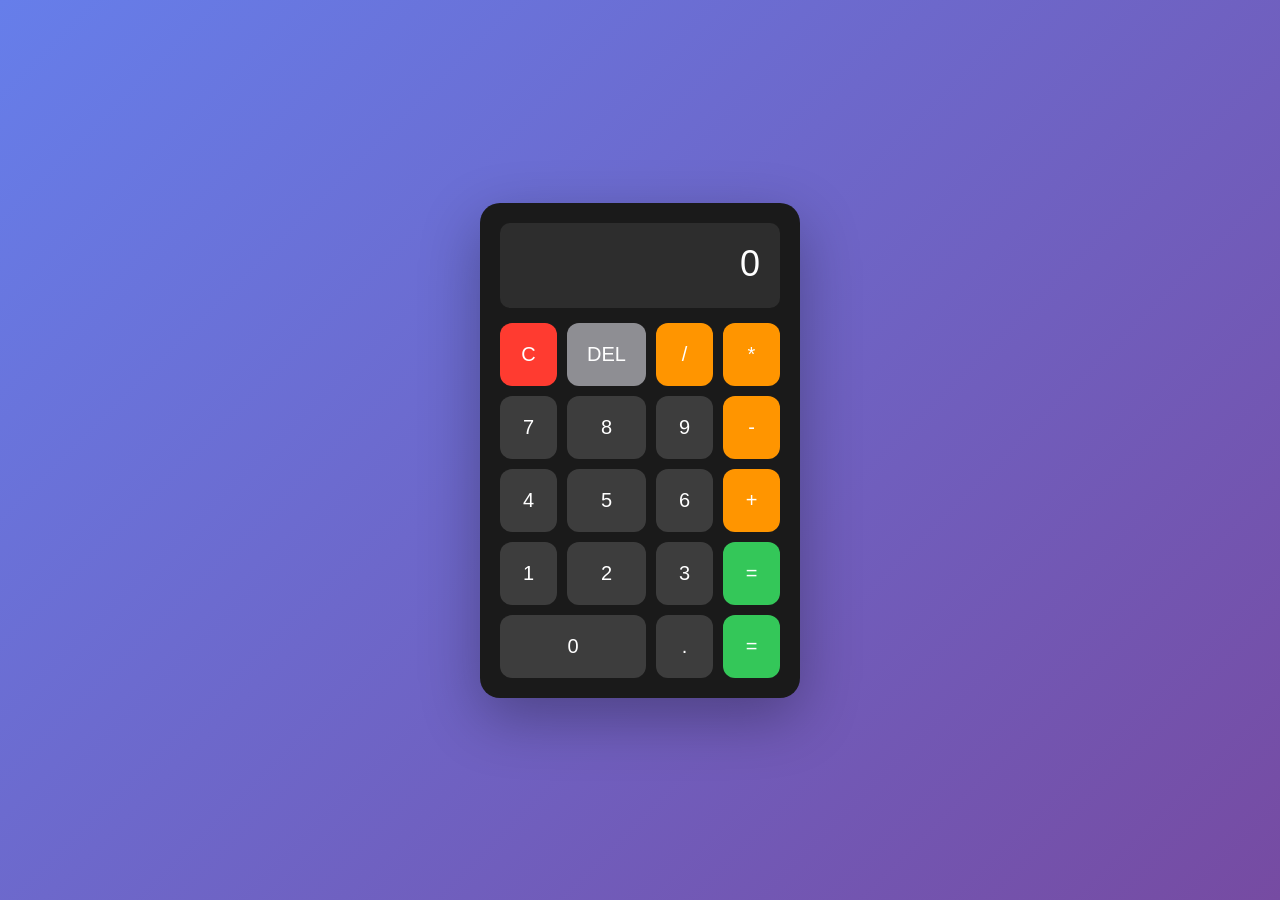
==== index.html @ 79b73c71 "Initial commit: Add calculator files" ====
<!DOCTYPE html>
<html lang="zh-CN">
<head>
    <meta charset="UTF-8">
    <meta name="viewport" content="width=device-width, initial-scale=1.0">
    <title>简易计算器</title>
    <link rel="stylesheet" href="style.css">
</head>
<body>
    <div class="calculator">
        <div class="display">
            <div id="display">0</div>
        </div>
        <div class="buttons">
            <button class="btn btn-clear" onclick="clearDisplay()">C</button>
            <button class="btn btn-delete" onclick="deleteChar()">DEL</button>
            <button class="btn btn-operator" onclick="appendOperator('/')">/</button>
            <button class="btn btn-operator" onclick="appendOperator('*')">*</button>
            
            <button class="btn btn-number" onclick="appendNumber('7')">7</button>
            <button class="btn btn-number" onclick="appendNumber('8')">8</button>
            <button class="btn btn-number" onclick="appendNumber('9')">9</button>
            <button class="btn btn-operator" onclick="appendOperator('-')">-</button>
            
            <button class="btn btn-number" onclick="appendNumber('4')">4</button>
            <button class="btn btn-number" onclick="appendNumber('5')">5</button>
            <button class="btn btn-number" onclick="appendNumber('6')">6</button>
            <button class="btn btn-operator" onclick="appendOperator('+')">+</button>
            
            <button class="btn btn-number" onclick="appendNumber('1')">1</button>
            <button class="btn btn-number" onclick="appendNumber('2')">2</button>
            <button class="btn btn-number" onclick="appendNumber('3')">3</button>
            <button class="btn btn-equals" onclick="calculate()">=</button>
            
            <button class="btn btn-number btn-zero" onclick="appendNumber('0')">0</button>
            <button class="btn btn-number" onclick="appendDecimal()">.</button>
            <button class="btn btn-equals" onclick="calculate()">=</button>
        </div>
    </div>
    <script src="script.js"></script>
</body>
</html>
---- style.css ----
* {
    margin: 0;
    padding: 0;
    box-sizing: border-box;
}

body {
    font-family: 'Segoe UI', Tahoma, Geneva, Verdana, sans-serif;
    background: linear-gradient(135deg, #667eea 0%, #764ba2 100%);
    min-height: 100vh;
    display: flex;
    justify-content: center;
    align-items: center;
}

.calculator {
    background: #1a1a1a;
    border-radius: 20px;
    padding: 20px;
    box-shadow: 0 20px 60px rgba(0, 0, 0, 0.3);
    width: 320px;
}

.display {
    background: #2d2d2d;
    border-radius: 10px;
    padding: 20px;
    margin-bottom: 15px;
    text-align: right;
}

#display {
    font-size: 36px;
    color: #ffffff;
    min-height: 45px;
    overflow: hidden;
    text-overflow: ellipsis;
}

.buttons {
    display: grid;
    grid-template-columns: repeat(4, 1fr);
    gap: 10px;
}

.btn {
    padding: 20px;
    font-size: 20px;
    border: none;
    border-radius: 12px;
    cursor: pointer;
    transition: all 0.2s ease;
}

.btn-number {
    background: #3d3d3d;
    color: #ffffff;
}

.btn-number:hover {
    background: #4d4d4d;
}

.btn-operator {
    background: #ff9500;
    color: #ffffff;
}

.btn-operator:hover {
    background: #ffa733;
}

.btn-clear {
    background: #ff3b30;
    color: #ffffff;
}

.btn-clear:hover {
    background: #ff5247;
}

.btn-delete {
    background: #8e8e93;
    color: #ffffff;
}

.btn-delete:hover {
    background: #a1a1aa;
}

.btn-equals {
    background: #34c759;
    color: #ffffff;
}

.btn-equals:hover {
    background: #30d158;
}

.btn-zero {
    grid-column: span 2;
}

.btn:active {
    transform: scale(0.95);
}
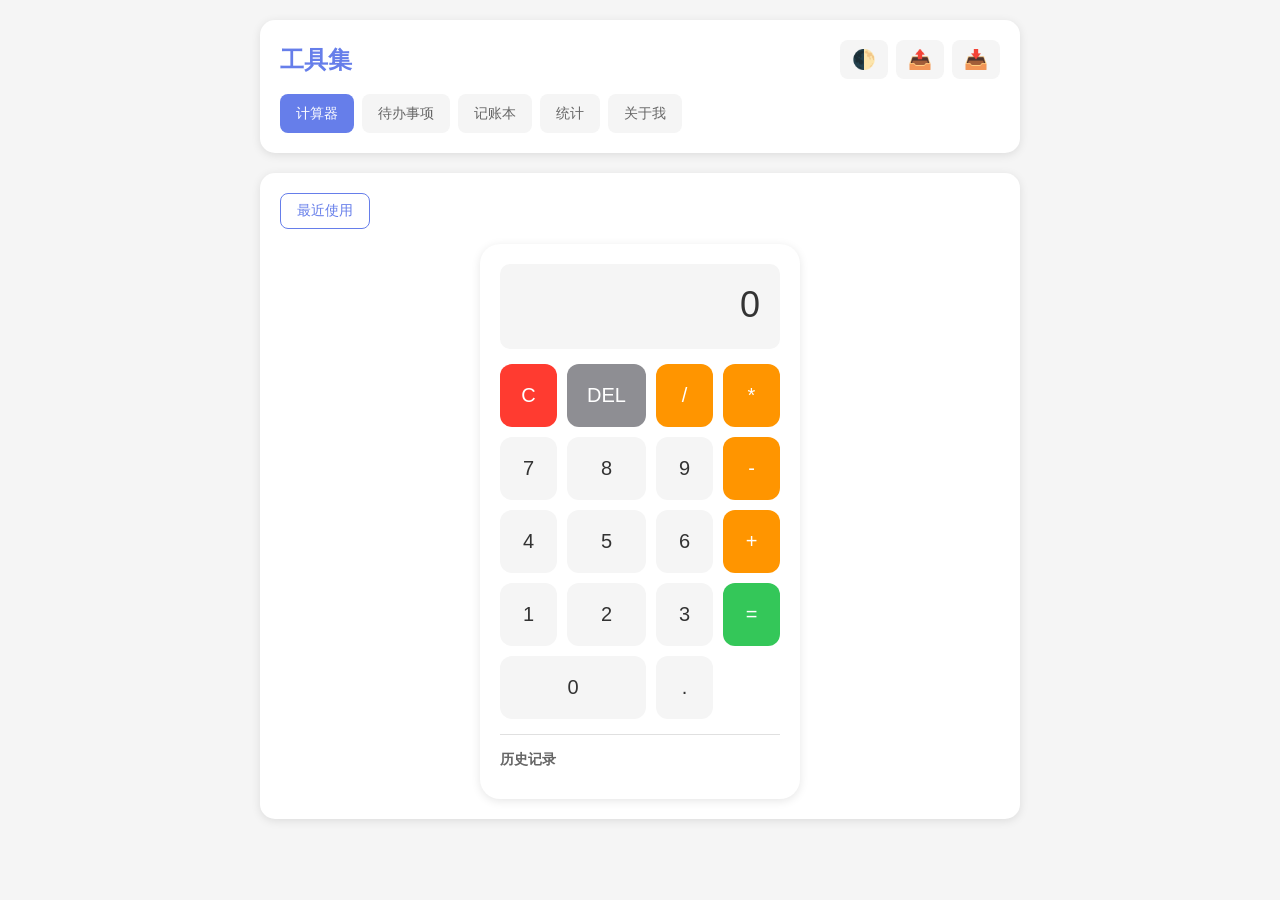
==== commit 0448123f: "feat: 完成多功能工具集开发" ====
--- a/index.html
+++ b/index.html
@@ -1,42 +1,232 @@
 <!DOCTYPE html>
-<html lang="zh-CN">
+<html lang="zh-CN" data-theme="light">
 <head>
     <meta charset="UTF-8">
     <meta name="viewport" content="width=device-width, initial-scale=1.0">
-    <title>简易计算器</title>
+    <title>多功能工具集</title>
     <link rel="stylesheet" href="style.css">
 </head>
 <body>
-    <div class="calculator">
-        <div class="display">
-            <div id="display">0</div>
-        </div>
-        <div class="buttons">
-            <button class="btn btn-clear" onclick="clearDisplay()">C</button>
-            <button class="btn btn-delete" onclick="deleteChar()">DEL</button>
-            <button class="btn btn-operator" onclick="appendOperator('/')">/</button>
-            <button class="btn btn-operator" onclick="appendOperator('*')">*</button>
-            
-            <button class="btn btn-number" onclick="appendNumber('7')">7</button>
-            <button class="btn btn-number" onclick="appendNumber('8')">8</button>
-            <button class="btn btn-number" onclick="appendNumber('9')">9</button>
-            <button class="btn btn-operator" onclick="appendOperator('-')">-</button>
-            
-            <button class="btn btn-number" onclick="appendNumber('4')">4</button>
-            <button class="btn btn-number" onclick="appendNumber('5')">5</button>
-            <button class="btn btn-number" onclick="appendNumber('6')">6</button>
-            <button class="btn btn-operator" onclick="appendOperator('+')">+</button>
-            
-            <button class="btn btn-number" onclick="appendNumber('1')">1</button>
-            <button class="btn btn-number" onclick="appendNumber('2')">2</button>
-            <button class="btn btn-number" onclick="appendNumber('3')">3</button>
-            <button class="btn btn-equals" onclick="calculate()">=</button>
-            
-            <button class="btn btn-number btn-zero" onclick="appendNumber('0')">0</button>
-            <button class="btn btn-number" onclick="appendDecimal()">.</button>
-            <button class="btn btn-equals" onclick="calculate()">=</button>
+    <div class="app-container">
+        <header class="app-header">
+            <h1 class="app-title">工具集</h1>
+            <nav class="nav-tabs">
+                <button class="nav-tab active" data-tab="calculator">计算器</button>
+                <button class="nav-tab" data-tab="todo">待办事项</button>
+                <button class="nav-tab" data-tab="accounts">记账本</button>
+                <button class="nav-tab" data-tab="stats">统计</button>
+                <button class="nav-tab" data-tab="about">关于我</button>
+            </nav>
+            <div class="header-actions">
+                <button class="action-btn" id="themeToggle" title="切换主题">🌓</button>
+                <button class="action-btn" id="exportBtn" title="导出数据">📤</button>
+                <button class="action-btn" id="importBtn" title="导入数据">📥</button>
+                <input type="file" id="importFile" accept=".json" style="display:none">
+            </div>
+        </header>
+
+        <main class="main-content">
+            <section class="tool-section active" id="calculator">
+                <div class="quick-actions">
+                    <button class="quick-btn" onclick="showRecent('calculator')">最近使用</button>
+                </div>
+                <div class="calculator">
+                    <div class="display">
+                        <div id="calc-display">0</div>
+                    </div>
+                    <div class="buttons">
+                        <button class="btn btn-clear" onclick="calcClear()">C</button>
+                        <button class="btn btn-delete" onclick="calcDelete()">DEL</button>
+                        <button class="btn btn-operator" onclick="calcAppendOp('/')">/</button>
+                        <button class="btn btn-operator" onclick="calcAppendOp('*')">*</button>
+                        <button class="btn btn-number" onclick="calcAppendNum('7')">7</button>
+                        <button class="btn btn-number" onclick="calcAppendNum('8')">8</button>
+                        <button class="btn btn-number" onclick="calcAppendNum('9')">9</button>
+                        <button class="btn btn-operator" onclick="calcAppendOp('-')">-</button>
+                        <button class="btn btn-number" onclick="calcAppendNum('4')">4</button>
+                        <button class="btn btn-number" onclick="calcAppendNum('5')">5</button>
+                        <button class="btn btn-number" onclick="calcAppendNum('6')">6</button>
+                        <button class="btn btn-operator" onclick="calcAppendOp('+')">+</button>
+                        <button class="btn btn-number" onclick="calcAppendNum('1')">1</button>
+                        <button class="btn btn-number" onclick="calcAppendNum('2')">2</button>
+                        <button class="btn btn-number" onclick="calcAppendNum('3')">3</button>
+                        <button class="btn btn-equals" onclick="calcEquals()">=</button>
+                        <button class="btn btn-number btn-zero" onclick="calcAppendNum('0')">0</button>
+                        <button class="btn btn-number" onclick="calcAppendDecimal()">.</button>
+                    </div>
+                    <div class="calc-history">
+                        <h4>历史记录</h4>
+                        <ul id="calc-history-list"></ul>
+                    </div>
+                </div>
+            </section>
+
+            <section class="tool-section" id="todo">
+                <div class="quick-actions">
+                    <button class="quick-btn" onclick="showRecent('todo')">最近使用</button>
+                </div>
+                <div class="todo-container">
+                    <div class="todo-input-area">
+                        <input type="text" id="todo-input" placeholder="添加新待办...">
+                        <select id="todo-priority">
+                            <option value="low">低优先级</option>
+                            <option value="medium" selected>中优先级</option>
+                            <option value="high">高优先级</option>
+                        </select>
+                        <button class="add-btn" onclick="addTodo()">添加</button>
+                    </div>
+                    <div class="todo-filters">
+                        <button class="filter-btn active" data-filter="all">全部</button>
+                        <button class="filter-btn" data-filter="pending">待完成</button>
+                        <button class="filter-btn" data-filter="completed">已完成</button>
+                    </div>
+                    <ul class="todo-list" id="todo-list"></ul>
+                    <div class="todo-stats">
+                        <span>总计: <strong id="todo-total">0</strong></span>
+                        <span>已完成: <strong id="todo-completed">0</strong></span>
+                        <span>完成率: <strong id="todo-rate">0%</strong></span>
+                    </div>
+                </div>
+            </section>
+
+            <section class="tool-section" id="accounts">
+                <div class="quick-actions">
+                    <button class="quick-btn" onclick="showRecent('accounts')">最近使用</button>
+                </div>
+                <div class="accounts-container">
+                    <div class="accounts-summary">
+                        <div class="summary-card income">
+                            <h4>收入</h4>
+                            <p id="total-income">¥0.00</p>
+                        </div>
+                        <div class="summary-card expense">
+                            <h4>支出</h4>
+                            <p id="total-expense">¥0.00</p>
+                        </div>
+                        <div class="summary-card balance">
+                            <h4>余额</h4>
+                            <p id="total-balance">¥0.00</p>
+                        </div>
+                    </div>
+                    <div class="accounts-input">
+                        <select id="acc-type">
+                            <option value="income">收入</option>
+                            <option value="expense">支出</option>
+                        </select>
+                        <input type="number" id="acc-amount" placeholder="金额">
+                        <input type="text" id="acc-desc" placeholder="说明">
+                        <button class="add-btn" onclick="addAccount()">记录</button>
+                    </div>
+                    <div class="accounts-list">
+                        <h4>记录列表</h4>
+                        <ul id="acc-list"></ul>
+                    </div>
+                </div>
+            </section>
+
+            <section class="tool-section" id="stats">
+                <div class="stats-container">
+                    <h3>使用统计</h3>
+                    <div class="stats-grid">
+                        <div class="stat-card">
+                            <h4>计算器</h4>
+                            <p>使用次数: <span id="stat-calc-count">0</span></p>
+                        </div>
+                        <div class="stat-card">
+                            <h4>待办事项</h4>
+                            <p>添加次数: <span id="stat-todo-count">0</span></p>
+                            <p>完成率: <span id="stat-todo-rate">0%</span></p>
+                        </div>
+                        <div class="stat-card">
+                            <h4>记账本</h4>
+                            <p>记录次数: <span id="stat-acc-count">0</span></p>
+                            <p>总收入: <span id="stat-acc-income">¥0</span></p>
+                            <p>总支出: <span id="stat-acc-expense">¥0</span></p>
+                        </div>
+                    </div>
+                    <div class="recent-records">
+                        <h4>最近操作</h4>
+                        <ul id="recent-list"></ul>
+                    </div>
+                </div>
+            </section>
+
+            <section class="tool-section" id="about">
+                <div class="about-container">
+                    <div class="profile-card">
+                        <div class="profile-avatar">👤</div>
+                        <h2>张三</h2>
+                        <p class="profile-title">全栈开发工程师</p>
+                    </div>
+                    <div class="profile-section">
+                        <h3>个人信息</h3>
+                        <p><strong>年龄:</strong> 28岁</p>
+                        <p><strong>学历:</strong> 本科 - 计算机科学</p>
+                        <p><strong>工作年限:</strong> 5年</p>
+                        <p><strong>所在地:</strong> 北京市</p>
+                    </div>
+                    <div class="profile-section">
+                        <h3>联系方式</h3>
+                        <p>📧 zhangsan@example.com</p>
+                        <p>📱 138-xxxx-xxxx</p>
+                        <p>🌐 www.example.com</p>
+                    </div>
+                    <div class="profile-section">
+                        <h3>技能专长</h3>
+                        <div class="skills">
+                            <span class="skill-tag">JavaScript</span>
+                            <span class="skill-tag">TypeScript</span>
+                            <span class="skill-tag">React</span>
+                            <span class="skill-tag">Vue.js</span>
+                            <span class="skill-tag">Node.js</span>
+                            <span class="skill-tag">Python</span>
+                            <span class="skill-tag">SQL</span>
+                            <span class="skill-tag">Git</span>
+                            <span class="skill-tag">Docker</span>
+                            <span class="skill-tag">AWS</span>
+                        </div>
+                    </div>
+                    <div class="profile-section">
+                        <h3>工作经历</h3>
+                        <div class="experience">
+                            <div class="exp-item">
+                                <h4>高级前端工程师 - 某某科技公司</h4>
+                                <p class="exp-date">2022年 - 至今</p>
+                                <p>负责前端架构设计与团队技术管理，主导多个大型项目开发。</p>
+                            </div>
+                            <div class="exp-item">
+                                <h4>前端开发工程师 - 互联网公司</h4>
+                                <p class="exp-date">2019年 - 2022年</p>
+                                <p>参与核心业务系统开发，专注于React技术栈。</p>
+                            </div>
+                        </div>
+                    </div>
+                    <div class="profile-section">
+                        <h3>项目经验</h3>
+                        <div class="experience">
+                            <div class="exp-item">
+                                <h4>企业内部管理系统</h4>
+                                <p>使用Vue.js + Element UI开发的ERP系统，包含订单管理、库存管理等模块。</p>
+                            </div>
+                            <div class="exp-item">
+                                <h4>移动端应用</h4>
+                                <p>使用React Native开发的跨平台移动应用，用户量超过50万。</p>
+                            </div>
+                        </div>
+                    </div>
+                </div>
+            </section>
+        </main>
+
+        <div class="modal" id="recentModal">
+            <div class="modal-content">
+                <span class="modal-close" onclick="closeRecentModal()">&times;</span>
+                <h3>最近使用</h3>
+                <ul id="recentModalList"></ul>
+            </div>
         </div>
     </div>
+
     <script src="script.js"></script>
 </body>
-</html>+</html>
--- a/style.css
+++ b/style.css
@@ -1,3 +1,30 @@
+:root {
+    --bg-primary: #ffffff;
+    --bg-secondary: #f5f5f5;
+    --bg-card: #ffffff;
+    --text-primary: #333333;
+    --text-secondary: #666666;
+    --border-color: #e0e0e0;
+    --primary-color: #667eea;
+    --primary-hover: #5a6fd6;
+    --success-color: #34c759;
+    --danger-color: #ff3b30;
+    --warning-color: #ff9500;
+    --shadow: 0 2px 10px rgba(0, 0, 0, 0.1);
+}
+
+[data-theme="dark"] {
+    --bg-primary: #1a1a2e;
+    --bg-secondary: #16213e;
+    --bg-card: #1f2937;
+    --text-primary: #f0f0f0;
+    --text-secondary: #a0a0a0;
+    --border-color: #374151;
+    --primary-color: #818cf8;
+    --primary-hover: #6366f1;
+    --shadow: 0 2px 10px rgba(0, 0, 0, 0.3);
+}
+
 * {
     margin: 0;
     padding: 0;
@@ -6,32 +33,141 @@
 
 body {
     font-family: 'Segoe UI', Tahoma, Geneva, Verdana, sans-serif;
-    background: linear-gradient(135deg, #667eea 0%, #764ba2 100%);
+    background: var(--bg-secondary);
+    color: var(--text-primary);
     min-height: 100vh;
-    display: flex;
-    justify-content: center;
+    transition: background 0.3s, color 0.3s;
+}
+
+.app-container {
+    max-width: 800px;
+    margin: 0 auto;
+    padding: 20px;
+}
+
+.app-header {
+    background: var(--bg-card);
+    border-radius: 15px;
+    padding: 20px;
+    margin-bottom: 20px;
+    box-shadow: var(--shadow);
+    display: flex;
+    flex-wrap: wrap;
     align-items: center;
+    gap: 15px;
+}
+
+.app-title {
+    font-size: 1.5rem;
+    color: var(--primary-color);
+    margin-right: auto;
+}
+
+.nav-tabs {
+    display: flex;
+    flex-wrap: wrap;
+    gap: 8px;
+    width: 100%;
+    order: 3;
+}
+
+.nav-tab {
+    padding: 10px 16px;
+    border: none;
+    background: var(--bg-secondary);
+    color: var(--text-secondary);
+    border-radius: 8px;
+    cursor: pointer;
+    font-size: 0.9rem;
+    transition: all 0.2s;
+}
+
+.nav-tab:hover {
+    background: var(--primary-color);
+    color: white;
+}
+
+.nav-tab.active {
+    background: var(--primary-color);
+    color: white;
+}
+
+.header-actions {
+    display: flex;
+    gap: 8px;
+    margin-left: auto;
+}
+
+.action-btn {
+    padding: 8px 12px;
+    border: none;
+    background: var(--bg-secondary);
+    border-radius: 8px;
+    cursor: pointer;
+    font-size: 1.2rem;
+    transition: transform 0.2s;
+}
+
+.action-btn:hover {
+    transform: scale(1.1);
+}
+
+.main-content {
+    background: var(--bg-card);
+    border-radius: 15px;
+    padding: 20px;
+    box-shadow: var(--shadow);
+    min-height: 500px;
+}
+
+.tool-section {
+    display: none;
+}
+
+.tool-section.active {
+    display: block;
+}
+
+.quick-actions {
+    margin-bottom: 15px;
+}
+
+.quick-btn {
+    padding: 8px 16px;
+    border: 1px solid var(--primary-color);
+    background: transparent;
+    color: var(--primary-color);
+    border-radius: 8px;
+    cursor: pointer;
+    font-size: 0.85rem;
+    transition: all 0.2s;
+}
+
+.quick-btn:hover {
+    background: var(--primary-color);
+    color: white;
 }
 
 .calculator {
-    background: #1a1a1a;
+    max-width: 320px;
+    margin: 0 auto;
+    background: var(--bg-primary);
     border-radius: 20px;
     padding: 20px;
-    box-shadow: 0 20px 60px rgba(0, 0, 0, 0.3);
-    width: 320px;
+    box-shadow: var(--shadow);
 }
 
 .display {
-    background: #2d2d2d;
+    background: var(--bg-secondary);
     border-radius: 10px;
     padding: 20px;
     margin-bottom: 15px;
     text-align: right;
 }
 
-#display {
+#calc-display {
     font-size: 36px;
-    color: #ffffff;
+    color: var(--text-primary);
     min-height: 45px;
     overflow: hidden;
     text-overflow: ellipsis;
@@ -53,48 +189,48 @@
 }
 
 .btn-number {
-    background: #3d3d3d;
-    color: #ffffff;
+    background: var(--bg-secondary);
+    color: var(--text-primary);
 }
 
 .btn-number:hover {
-    background: #4d4d4d;
+    background: var(--border-color);
 }
 
 .btn-operator {
-    background: #ff9500;
-    color: #ffffff;
+    background: var(--warning-color);
+    color: white;
 }
 
 .btn-operator:hover {
-    background: #ffa733;
+    background: #e6860a;
 }
 
 .btn-clear {
-    background: #ff3b30;
-    color: #ffffff;
+    background: var(--danger-color);
+    color: white;
 }
 
 .btn-clear:hover {
-    background: #ff5247;
+    background: #e63329;
 }
 
 .btn-delete {
     background: #8e8e93;
-    color: #ffffff;
+    color: white;
 }
 
 .btn-delete:hover {
-    background: #a1a1aa;
+    background: #7a7a80;
 }
 
 .btn-equals {
-    background: #34c759;
-    color: #ffffff;
+    background: var(--success-color);
+    color: white;
 }
 
 .btn-equals:hover {
-    background: #30d158;
+    background: #2db84d;
 }
 
 .btn-zero {
@@ -103,4 +239,570 @@
 
 .btn:active {
     transform: scale(0.95);
-}+}
+
+.calc-history {
+    margin-top: 15px;
+    padding-top: 15px;
+    border-top: 1px solid var(--border-color);
+}
+
+.calc-history h4 {
+    font-size: 0.9rem;
+    color: var(--text-secondary);
+    margin-bottom: 10px;
+}
+
+.calc-history ul {
+    list-style: none;
+    max-height: 100px;
+    overflow-y: auto;
+}
+
+.calc-history li {
+    padding: 5px 0;
+    font-size: 0.85rem;
+    color: var(--text-secondary);
+    border-bottom: 1px solid var(--border-color);
+}
+
+.todo-container {
+    max-width: 500px;
+    margin: 0 auto;
+}
+
+.todo-input-area {
+    display: flex;
+    gap: 10px;
+    margin-bottom: 15px;
+    flex-wrap: wrap;
+}
+
+.todo-input-area input[type="text"] {
+    flex: 1;
+    min-width: 200px;
+    padding: 12px;
+    border: 1px solid var(--border-color);
+    border-radius: 8px;
+    font-size: 1rem;
+    background: var(--bg-primary);
+    color: var(--text-primary);
+}
+
+.todo-input-area select {
+    padding: 12px;
+    border: 1px solid var(--border-color);
+    border-radius: 8px;
+    font-size: 1rem;
+    background: var(--bg-primary);
+    color: var(--text-primary);
+}
+
+.add-btn {
+    padding: 12px 24px;
+    background: var(--primary-color);
+    color: white;
+    border: none;
+    border-radius: 8px;
+    cursor: pointer;
+    font-size: 1rem;
+    transition: background 0.2s;
+}
+
+.add-btn:hover {
+    background: var(--primary-hover);
+}
+
+.todo-filters {
+    display: flex;
+    gap: 10px;
+    margin-bottom: 15px;
+}
+
+.filter-btn {
+    padding: 8px 16px;
+    border: 1px solid var(--border-color);
+    background: transparent;
+    color: var(--text-secondary);
+    border-radius: 8px;
+    cursor: pointer;
+    transition: all 0.2s;
+}
+
+.filter-btn.active,
+.filter-btn:hover {
+    background: var(--primary-color);
+    color: white;
+    border-color: var(--primary-color);
+}
+
+.todo-list {
+    list-style: none;
+    margin-bottom: 15px;
+}
+
+.todo-item {
+    display: flex;
+    align-items: center;
+    gap: 10px;
+    padding: 12px;
+    background: var(--bg-secondary);
+    border-radius: 8px;
+    margin-bottom: 8px;
+}
+
+.todo-item.completed {
+    opacity: 0.6;
+}
+
+.todo-item.completed .todo-text {
+    text-decoration: line-through;
+}
+
+.todo-checkbox {
+    width: 20px;
+    height: 20px;
+    cursor: pointer;
+}
+
+.todo-text {
+    flex: 1;
+    font-size: 1rem;
+}
+
+.todo-priority {
+    font-size: 0.75rem;
+    padding: 2px 8px;
+    border-radius: 4px;
+    background: var(--border-color);
+    color: var(--text-secondary);
+}
+
+.todo-priority.high {
+    background: var(--danger-color);
+    color: white;
+}
+
+.todo-priority.medium {
+    background: var(--warning-color);
+    color: white;
+}
+
+.todo-priority.low {
+    background: var(--success-color);
+    color: white;
+}
+
+.todo-delete {
+    padding: 5px 10px;
+    background: var(--danger-color);
+    color: white;
+    border: none;
+    border-radius: 4px;
+    cursor: pointer;
+    font-size: 0.8rem;
+}
+
+.todo-stats {
+    display: flex;
+    gap: 20px;
+    padding: 15px;
+    background: var(--bg-secondary);
+    border-radius: 8px;
+    font-size: 0.9rem;
+    color: var(--text-secondary);
+}
+
+.accounts-container {
+    max-width: 500px;
+    margin: 0 auto;
+}
+
+.accounts-summary {
+    display: grid;
+    grid-template-columns: repeat(3, 1fr);
+    gap: 15px;
+    margin-bottom: 20px;
+}
+
+.summary-card {
+    padding: 15px;
+    border-radius: 12px;
+    text-align: center;
+}
+
+.summary-card.income {
+    background: linear-gradient(135deg, #34c759, #2db84d);
+    color: white;
+}
+
+.summary-card.expense {
+    background: linear-gradient(135deg, #ff3b30, #e63329);
+    color: white;
+}
+
+.summary-card.balance {
+    background: linear-gradient(135deg, var(--primary-color), var(--primary-hover));
+    color: white;
+}
+
+.summary-card h4 {
+    font-size: 0.85rem;
+    margin-bottom: 8px;
+    opacity: 0.9;
+}
+
+.summary-card p {
+    font-size: 1.3rem;
+    font-weight: bold;
+}
+
+.accounts-input {
+    display: flex;
+    gap: 10px;
+    margin-bottom: 20px;
+    flex-wrap: wrap;
+}
+
+.accounts-input select,
+.accounts-input input {
+    padding: 12px;
+    border: 1px solid var(--border-color);
+    border-radius: 8px;
+    font-size: 1rem;
+    background: var(--bg-primary);
+    color: var(--text-primary);
+}
+
+.accounts-input input[type="number"] {
+    width: 120px;
+}
+
+.accounts-input input[type="text"] {
+    flex: 1;
+    min-width: 100px;
+}
+
+.accounts-list h4 {
+    font-size: 1rem;
+    color: var(--text-secondary);
+    margin-bottom: 10px;
+}
+
+.accounts-list ul {
+    list-style: none;
+}
+
+.acc-item {
+    display: flex;
+    align-items: center;
+    gap: 10px;
+    padding: 12px;
+    background: var(--bg-secondary);
+    border-radius: 8px;
+    margin-bottom: 8px;
+}
+
+.acc-item.income {
+    border-left: 4px solid var(--success-color);
+}
+
+.acc-item.expense {
+    border-left: 4px solid var(--danger-color);
+}
+
+.acc-type {
+    font-size: 0.85rem;
+    padding: 4px 10px;
+    border-radius: 4px;
+    background: var(--border-color);
+    color: var(--text-secondary);
+}
+
+.acc-item.income .acc-type {
+    background: var(--success-color);
+    color: white;
+}
+
+.acc-item.expense .acc-type {
+    background: var(--danger-color);
+    color: white;
+}
+
+.acc-amount {
+    font-weight: bold;
+    font-size: 1.1rem;
+}
+
+.acc-desc {
+    flex: 1;
+    color: var(--text-secondary);
+    font-size: 0.9rem;
+}
+
+.acc-date {
+    font-size: 0.8rem;
+    color: var(--text-secondary);
+}
+
+.acc-delete {
+    padding: 5px 10px;
+    background: var(--danger-color);
+    color: white;
+    border: none;
+    border-radius: 4px;
+    cursor: pointer;
+    font-size: 0.8rem;
+}
+
+.stats-container {
+    max-width: 600px;
+    margin: 0 auto;
+}
+
+.stats-container h3 {
+    text-align: center;
+    margin-bottom: 20px;
+    color: var(--primary-color);
+}
+
+.stats-grid {
+    display: grid;
+    grid-template-columns: repeat(auto-fit, minmax(150px, 1fr));
+    gap: 15px;
+    margin-bottom: 30px;
+}
+
+.stat-card {
+    background: var(--bg-secondary);
+    padding: 20px;
+    border-radius: 12px;
+    text-align: center;
+}
+
+.stat-card h4 {
+    color: var(--primary-color);
+    margin-bottom: 10px;
+    font-size: 1rem;
+}
+
+.stat-card p {
+    margin: 8px 0;
+    font-size: 0.9rem;
+    color: var(--text-secondary);
+}
+
+.stat-card span {
+    color: var(--text-primary);
+    font-weight: bold;
+}
+
+.recent-records h4 {
+    font-size: 1rem;
+    color: var(--text-secondary);
+    margin-bottom: 10px;
+}
+
+.recent-records ul {
+    list-style: none;
+}
+
+.recent-records li {
+    padding: 10px;
+    background: var(--bg-secondary);
+    border-radius: 8px;
+    margin-bottom: 8px;
+    font-size: 0.9rem;
+    display: flex;
+    justify-content: space-between;
+    align-items: center;
+}
+
+.recent-time {
+    font-size: 0.8rem;
+    color: var(--text-secondary);
+}
+
+.about-container {
+    max-width: 600px;
+    margin: 0 auto;
+}
+
+.profile-card {
+    text-align: center;
+    padding: 30px;
+    background: linear-gradient(135deg, var(--primary-color), var(--primary-hover));
+    border-radius: 15px;
+    color: white;
+    margin-bottom: 20px;
+}
+
+.profile-avatar {
+    font-size: 4rem;
+    margin-bottom: 15px;
+}
+
+.profile-card h2 {
+    font-size: 1.8rem;
+    margin-bottom: 5px;
+}
+
+.profile-title {
+    font-size: 1rem;
+    opacity: 0.9;
+}
+
+.profile-section {
+    background: var(--bg-secondary);
+    padding: 20px;
+    border-radius: 12px;
+    margin-bottom: 15px;
+}
+
+.profile-section h3 {
+    color: var(--primary-color);
+    margin-bottom: 15px;
+    font-size: 1.1rem;
+    border-bottom: 2px solid var(--primary-color);
+    padding-bottom: 8px;
+}
+
+.profile-section p {
+    margin: 8px 0;
+    line-height: 1.6;
+}
+
+.skills {
+    display: flex;
+    flex-wrap: wrap;
+    gap: 8px;
+}
+
+.skill-tag {
+    padding: 6px 14px;
+    background: var(--primary-color);
+    color: white;
+    border-radius: 20px;
+    font-size: 0.85rem;
+}
+
+.experience {
+    margin-top: 10px;
+}
+
+.exp-item {
+    padding: 15px;
+    background: var(--bg-card);
+    border-radius: 8px;
+    margin-bottom: 10px;
+    border-left: 4px solid var(--primary-color);
+}
+
+.exp-item h4 {
+    font-size: 1rem;
+    color: var(--text-primary);
+    margin-bottom: 5px;
+}
+
+.exp-date {
+    font-size: 0.85rem;
+    color: var(--text-secondary);
+    margin-bottom: 8px;
+}
+
+.modal {
+    display: none;
+    position: fixed;
+    top: 0;
+    left: 0;
+    width: 100%;
+    height: 100%;
+    background: rgba(0, 0, 0, 0.5);
+    z-index: 1000;
+    justify-content: center;
+    align-items: center;
+}
+
+.modal.show {
+    display: flex;
+}
+
+.modal-content {
+    background: var(--bg-card);
+    padding: 25px;
+    border-radius: 15px;
+    max-width: 400px;
+    width: 90%;
+    position: relative;
+}
+
+.modal-close {
+    position: absolute;
+    top: 10px;
+    right: 15px;
+    font-size: 1.5rem;
+    cursor: pointer;
+    color: var(--text-secondary);
+}
+
+.modal-content h3 {
+    color: var(--primary-color);
+    margin-bottom: 15px;
+}
+
+.modal-content ul {
+    list-style: none;
+}
+
+.modal-content li {
+    padding: 10px;
+    background: var(--bg-secondary);
+    border-radius: 8px;
+    margin-bottom: 8px;
+    font-size: 0.9rem;
+}
+
+@media (max-width: 600px) {
+    .app-header {
+        flex-direction: column;
+        align-items: flex-start;
+    }
+
+    .header-actions {
+        margin-left: 0;
+        width: 100%;
+        justify-content: flex-end;
+    }
+
+    .nav-tabs {
+        width: 100%;
+        overflow-x: auto;
+        flex-wrap: nowrap;
+        padding-bottom: 5px;
+    }
+
+    .nav-tab {
+        white-space: nowrap;
+        padding: 8px 12px;
+        font-size: 0.85rem;
+    }
+
+    .accounts-summary {
+        grid-template-columns: 1fr;
+    }
+
+    .calculator {
+        width: 100%;
+        max-width: 100%;
+    }
+
+    .btn {
+        padding: 15px;
+        font-size: 18px;
+    }
+
+    .todo-stats {
+        flex-direction: column;
+        gap: 10px;
+    }
+}
